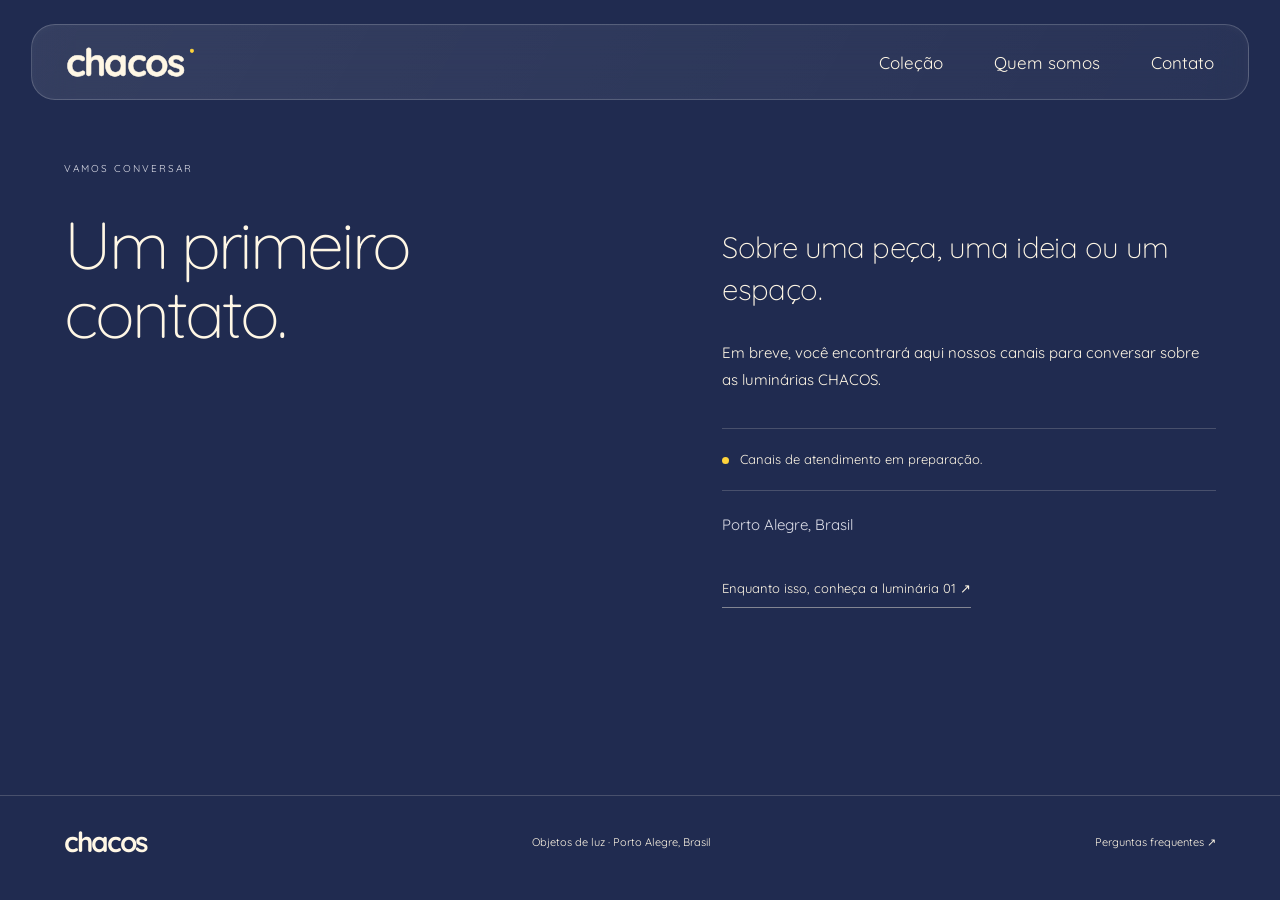
==== contato.html @ 8497ef68 "Add files via upload" ====
<!doctype html><html lang="pt-BR"><head><meta charset="utf-8"><meta name="viewport" content="width=device-width,initial-scale=1"><title>Contato — CHACOS</title><link rel="stylesheet" href="styles.css?v=11"><link rel="stylesheet" href="pages.css?v=11"><link rel="stylesheet" href="memphis.css?v=7"></head><body class="inner-page"><header class="glass"><a class="brand" href="index.html">chacos<span>●</span></a><button class="mobile-toggle" type="button" aria-expanded="false" aria-controls="mobile-navigation" aria-label="Abrir menu"><span>Menu</span><span class="menu-icon" aria-hidden="true"><i></i><i></i></span></button><nav class="desktop-navigation" aria-label="Principal"><a href="produto.html">Coleção</a><a href="sobre.html">Quem somos</a><a href="contato.html">Contato</a></nav><nav id="mobile-navigation" class="mobile-navigation" aria-label="Navegação mobile" hidden><a href="index.html">Início<span aria-hidden="true">↗</span></a><a href="produto.html">Coleção<span aria-hidden="true">↗</span></a><a href="sobre.html">Quem somos<span aria-hidden="true">↗</span></a><a href="contato.html" aria-current="page">Contato<span aria-hidden="true">↗</span></a><a href="perguntas.html">Perguntas frequentes<span aria-hidden="true">↗</span></a></nav></header><main class="page-main"><p class="eyebrow">VAMOS CONVERSAR</p><div class="editorial"><h1>Um primeiro<br>contato.</h1><div><p class="lead">Sobre uma peça, uma ideia ou um espaço.</p><p>Em breve, você encontrará aqui nossos canais para conversar sobre as luminárias CHACOS.</p><div class="contact-note"><span class="small-dot"></span> Canais de atendimento em preparação.</div><p class="muted">Porto Alegre, Brasil</p><a class="text-link" href="produto.html">Enquanto isso, conheça a luminária 01 ↗</a></div></div></main><footer class="page-footer"><a href="index.html">chacos</a><span>Objetos de luz · Porto Alegre, Brasil</span><a href="perguntas.html">Perguntas frequentes ↗</a></footer><script src="mobile-nav.js?v=4"></script></body></html>
---- styles.css ----
*{box-sizing:border-box}body{margin:0;background:#514b3f;color:#fff;font:14px Arial,sans-serif;overflow:hidden}button,a{-webkit-tap-highlight-color:transparent}button{font:inherit;cursor:pointer;color:inherit}a{color:inherit;text-decoration:none}button:focus-visible,a:focus-visible{outline:2px solid #ffd3a0;outline-offset:5px}.room{position:fixed;inset:0;overflow:hidden}.scene{position:absolute;isolation:isolate}.room-image{position:absolute;inset:0;width:100%;height:100%;display:block;pointer-events:none}.off-image{opacity:0;transition:opacity .65s ease;mask-image:radial-gradient(ellipse 28% 41% at 74% 49%,#000 0%,#000 58%,transparent 100%);-webkit-mask-image:radial-gradient(ellipse 28% 41% at 74% 49%,#000 0%,#000 58%,transparent 100%)}.is-off .off-image{opacity:1}.glass{position:fixed;z-index:5;top:24px;left:3%;right:3%;height:76px;display:flex;align-items:center;gap:35px;padding:0 28px;border-radius:18px;border:1px solid #ffffff40;background:#eee9dd21;backdrop-filter:blur(20px) saturate(125%);-webkit-backdrop-filter:blur(20px) saturate(125%);box-shadow:0 8px 40px #00000012}.brand{font-size:38px;letter-spacing:-2.8px;font-weight:900}.brand span{vertical-align:top;font-size:8px;margin:7px 0 0 6px;display:inline-block;letter-spacing:0}.tagline{font-size:9px;letter-spacing:2px;opacity:.75}nav{display:flex;gap:30px;margin-left:auto}nav button,.close,#explore{border:0;background:transparent;padding:10px 0}nav button{font-size:12px}nav button span{padding-left:10px}.lamp{position:absolute;left:68.5%;top:44%;width:6.5%;height:17.5%;min-width:44px;min-height:44px;border:0;background:transparent;border-radius:40%;z-index:2}.dot{position:absolute;right:-14px;top:48%;height:8px;width:8px;border-radius:50%;background:white;box-shadow:0 0 0 5px #ffffff29}.lamp-label{position:absolute;left:50%;bottom:-27px;transform:translateX(-50%);font-size:10px;letter-spacing:1.5px;white-space:nowrap;background:#28231d77;padding:7px 10px;border-radius:20px;opacity:0;transition:opacity .25s}.lamp:hover .lamp-label,.lamp:focus-visible .lamp-label{opacity:1}.bottom{position:fixed;bottom:26px;left:3%;right:3%;display:flex;justify-content:space-between;align-items:flex-end;gap:25px;pointer-events:none;text-shadow:0 2px 12px #000;font-size:10px;line-height:1.8;letter-spacing:.5px}.bottom p{margin:0;font-size:12px}.edition{font-size:9px;letter-spacing:1px}.panel{position:fixed;z-index:6;right:3%;top:112px;width:min(360px,94%);padding:30px;border:1px solid #ffffff35;border-radius:18px;background:#29251fce;backdrop-filter:blur(24px);-webkit-backdrop-filter:blur(24px)}.panel[hidden]{display:none}.close{position:absolute;right:20px;top:10px;font-size:25px}.eyebrow{font-size:9px;letter-spacing:1.5px;color:#d6c7b3}h1,h2{font-weight:400;font-size:28px;line-height:1.2;letter-spacing:-1px}.panel p{line-height:1.7}.panel #explore{border-bottom:1px solid #ffffff60;font-size:12px}@media(max-width:650px){.glass{top:14px;height:62px;padding:0 18px;gap:15px;border-radius:14px}.brand{font-size:31px}.tagline{display:none}nav{gap:20px}.bottom{bottom:22px;align-items:flex-start}.bottom p{font-size:10px;text-align:right;max-width:150px}.edition{display:none}.panel{top:88px}}@media(prefers-reduced-motion:reduce){.off-image,.lamp-label{transition:none}}
---- pages.css ----
nav>a{font-size:12px;align-self:center;padding:10px 0}.menu-links{display:flex;flex-direction:column;gap:0;margin:18px 0 0}.menu-links a{display:flex;justify-content:space-between;width:100%;font-size:16px;padding:15px 0;border-bottom:1px solid #ffffff24}.menu-links a[aria-current]{color:#ffc494}.menu-links a:hover{color:#ffc494}.bottom .product-link{pointer-events:auto;font-size:11px;border-bottom:1px solid #ffffff70;padding-bottom:3px}.inner-page{overflow:auto;background:#f5f3ee;color:#38332d}.inner-page .glass{background:#f5f3eebd;border-color:#ffffffc9;color:#38332d}.inner-page .panel{color:#fff}.page-main{max-width:1480px;margin:auto;padding:155px 5% 70px;min-height:calc(100svh - 100px)}.inner-page .eyebrow{color:#877461;font-size:10px;letter-spacing:2px}.inner-page h1{font-size:clamp(38px,5.2vw,74px);letter-spacing:-3px;font-weight:400;margin:22px 0 38px;line-height:1.04}.inner-page p{line-height:1.8;font-size:15px}.inner-page .lead{font-size:clamp(21px,2.3vw,30px);line-height:1.4;letter-spacing:-.6px}.muted{color:#807971}.back{font-size:12px;display:inline-block;margin-bottom:30px}.product-layout{display:grid;grid-template-columns:1.2fr 1fr;gap:7%;align-items:center}.product-photo{height:min(650px,72vh);overflow:hidden;border-radius:3px}.product-photo img{width:100%;height:100%;object-fit:cover;object-position:78% center}.product-copy h1{font-size:clamp(36px,4vw,58px);margin:15px 0 22px}.product-copy .lead{margin:0 0 25px}.product-copy dl{margin:28px 0}.product-copy dl div{display:flex;justify-content:space-between;gap:15px;border-bottom:1px solid #d9d4cb;padding:14px 0;font-size:13px}.product-copy dd{margin:0;text-align:right}.action{display:inline-block;padding:16px 23px;border:1px solid #a79c8f;border-radius:40px;font-size:13px;margin-top:16px;transition:background .2s}.action:hover{background:#e8e0d4}.editorial{display:grid;grid-template-columns:1.1fr 1fr;gap:10%;margin:20px 0 65px}.editorial h1{margin-top:12px}.editorial>div{max-width:540px}.wide-photo{margin:0}.wide-photo img{width:100%;display:block;max-height:560px;object-fit:cover}.wide-photo figcaption{font-size:10px;color:#807971;letter-spacing:1px;margin-top:14px}.contact-note{border-top:1px solid #d9d4cb;border-bottom:1px solid #d9d4cb;padding:20px 0;margin:35px 0 20px;font-size:13px;line-height:1.6}.small-dot{display:inline-block;width:7px;height:7px;background:#aa8a65;border-radius:50%;margin-right:7px}.text-link{display:inline-block;font-size:13px;border-bottom:1px solid #b8aea0;padding-bottom:8px;margin-top:25px;line-height:1.6}.faq-layout{display:grid;grid-template-columns:1fr 1.3fr;gap:9%;margin-top:22px}.faq details{border-bottom:1px solid #d9d4cb;padding:23px 0}.faq summary{cursor:pointer;display:flex;justify-content:space-between;gap:20px;font-size:16px;line-height:1.5;list-style:none}.faq summary::-webkit-details-marker{display:none}.faq summary span{transition:transform .2s}.faq details[open] summary span{transform:rotate(45deg)}.faq details p{color:#756c62;margin:18px 35px 0 0;font-size:14px}.page-footer{border-top:1px solid #d9d4cb;padding:28px 5%;display:flex;align-items:center;justify-content:space-between;gap:20px;font-size:11px;color:#807971}.page-footer>a:first-child{font-size:28px;font-weight:900;letter-spacing:-2px;color:#38332d}@media(max-width:700px){.page-main{padding:115px 6% 45px}.product-layout,.editorial,.faq-layout{grid-template-columns:1fr;gap:30px}.inner-page h1{letter-spacing:-1.8px}.product-photo{height:440px;max-height:58svh}.editorial{margin-bottom:40px;gap:12px}.page-footer{flex-wrap:wrap;padding:25px 6%}.page-footer span{order:3;width:100%}.bottom .product-link{display:block;position:absolute;right:0;bottom:44px}.faq-layout{gap:8px}.inner-page .panel .eyebrow{color:#d6c7b3}}@media(prefers-reduced-motion:reduce){.action,.faq summary span{transition:none}}

/* Product exploration and compact mobile controls */
.product-gallery{min-width:0}.product-photo img[hidden]{display:none}.light-options{display:flex;gap:8px;margin-top:16px}.light-options button{min-height:44px;flex:1;border:1px solid #b9afa2;border-radius:30px;background:transparent;color:#38332d;padding:12px 20px;transition:background .2s,color .2s}.light-options button[aria-pressed="true"]{background:#38332d;color:#fff;border-color:#38332d}.gallery-caption{color:#807971;font-size:12px!important;margin:12px 0 0}.product-faq{display:block;width:fit-content;font-size:12px;margin-top:22px;padding:10px 0;text-decoration:underline;text-underline-offset:5px}.product-copy .action{background:#38332d;color:white}.product-copy .action:hover{background:#625549}.inner-page button:focus-visible,.inner-page a:focus-visible{outline-color:#996333}.lamp-label{opacity:1;bottom:-39px;letter-spacing:.3px;font-size:11px;padding:10px 13px}.bottom .product-link{padding:12px 18px;background:#29251fa6;border:1px solid #ffffff60;border-radius:30px;backdrop-filter:blur(12px);font-size:12px}.panel{max-height:calc(100dvh - 130px);overflow:auto}
@media(max-width:700px){.product-photo{height:48svh;min-height:270px;max-height:460px}.product-layout{gap:32px}.product-copy h1{margin-top:10px}.product-copy .action{display:block;text-align:center;width:100%}.product-copy dl{margin:22px 0}.product-copy .lead{margin-bottom:18px}.back{min-height:44px;margin-bottom:12px}.bottom{bottom:max(20px,env(safe-area-inset-bottom));display:grid;grid-template-columns:1fr;gap:8px}.bottom>span{display:none}.bottom p{max-width:none;text-align:center;font-size:11px}.bottom .product-link{position:static;display:block;text-align:center;justify-self:center;order:-1;min-height:44px}.lamp-label{font-size:10px;bottom:-34px;padding:8px 10px}.glass{top:max(14px,env(safe-area-inset-top))}.panel{max-height:calc(100dvh - 110px)}}
@media(max-height:500px) and (orientation:landscape){.glass{height:54px;top:10px}.bottom{bottom:10px}.bottom>span,.bottom p{display:none}.panel{top:74px;max-height:calc(100dvh - 84px)}}
@media(prefers-reduced-motion:reduce){.light-options button{transition:none}}
---- memphis.css ----
@font-face{font-family:Quicksand;src:url(assets/fonts/quicksand-300.ttf);font-weight:300;font-display:swap}@font-face{font-family:Quicksand;src:url(assets/fonts/quicksand-400.ttf);font-weight:400;font-display:swap}
:root{--pink:#f5a9d0;--blue:#2545e8;--red:#ef3038;--yellow:#ffd43b;--white:#fffdf8}body{background:var(--pink);color:var(--blue);font-family:Quicksand,Arial,sans-serif}.glass,.inner-page .glass{position:relative;top:auto;left:auto;right:auto;margin:24px 2.4% 0;height:76px;padding:0 34px;border:0;border-radius:24px;background:#fffdf84d;color:var(--blue);box-shadow:none}.brand{font-family:Arial,sans-serif;font-weight:900}.glass nav{gap:clamp(20px,4vw,65px)}.glass nav a{font-size:17px;min-height:44px;display:flex;align-items:center;padding:10px 0}.glass nav a:hover{text-decoration:underline;text-underline-offset:6px}.memphis-home{overflow-x:hidden;overflow-y:auto;min-height:100svh;display:flex;flex-direction:column}.pop-hero{position:relative;isolation:isolate;display:grid;grid-template-columns:1.1fr 1fr;align-items:center;gap:1%;padding:30px 5% 45px;flex:1;min-height:620px}.pop-copy{position:relative;z-index:2;padding-bottom:20px}.pop-eyebrow{font:11px Arial,sans-serif;letter-spacing:4px;margin:0 0 36px;line-height:1.8}.pop-copy h1{font-size:clamp(34px,4.3vw,72px);font-weight:300;letter-spacing:-2px;line-height:1.16;margin:0 0 32px}.pop-description{font-size:clamp(18px,1.8vw,28px);line-height:1.35;margin:0 0 42px}.pop-cta,.inner-page .action,.product-copy .action{display:inline-block;background:var(--blue);color:white;border:0;border-radius:40px;padding:17px 28px;font-size:17px;font-weight:400;transition:background .25s,color .25s}.pop-cta:hover,.inner-page .action:hover{background:var(--yellow);color:var(--blue)}.pop-stage{position:relative;height:min(66vh,650px);min-height:440px;z-index:1}.pop-lamp{position:absolute;z-index:2;top:0;bottom:0;left:50%;transform:translateX(-50%);height:100%;aspect-ratio:1080/1440;padding:0;border:0;background:none}.pop-lamp img{width:100%;height:100%;object-fit:contain;position:absolute;inset:0;pointer-events:none}.lamp-on{transition:opacity .55s ease}.is-off .lamp-on{opacity:0}.halo{position:absolute;inset:-8% -16%;pointer-events:none;border-radius:50%;background:radial-gradient(ellipse at 50% 46%,rgba(255,250,190,.85) 0%,rgba(255,235,128,.65) 24%,rgba(255,218,104,.32) 43%,rgba(255,218,104,0) 70%);opacity:1;transition:opacity .55s ease}.is-off .halo{opacity:0}.pedestal{position:absolute;left:0;right:0;bottom:3%;height:16%;border-radius:50%;background:var(--yellow)}.pedestal:after{content:"";position:absolute;inset:25% 28%;background:#6e4b3238;filter:blur(14px);border-radius:50%}.pop-callout{position:absolute;right:-4%;top:49%;z-index:3;font-size:13px;max-width:155px;line-height:1.6}.pop-callout span{display:block}.pop-dots{position:absolute;right:4%;top:28px;width:110px;height:62px;background:radial-gradient(circle,var(--red) 3px,transparent 4px) 0 0/22px 22px;z-index:-1}.pop-circle{position:absolute;right:-95px;top:55%;width:190px;height:190px;border-radius:50%;background:var(--white);z-index:-1}.pop-wave{position:absolute;bottom:5px;left:3%;width:170px;color:var(--red)}.pop-footer{display:flex;justify-content:space-between;align-items:center;gap:20px;padding:22px 3.4%;font-size:12px}.pop-footer p{margin:0}.pop-footer a{text-decoration:underline;text-underline-offset:4px}a:focus-visible,button:focus-visible{outline:3px solid var(--blue);outline-offset:5px}.inner-page{background:var(--white);color:var(--blue)}.inner-page .glass{background:#f5a9d080}.page-main{padding-top:50px;min-height:calc(100svh - 205px)}.inner-page h1,.inner-page .lead{font-family:Quicksand,Arial,sans-serif;font-weight:300}.inner-page .eyebrow,.muted,.gallery-caption,.faq details p{color:#45518e}.product-photo{background:var(--pink);border-radius:28px;padding:25px}.product-photo img{object-fit:contain;object-position:center}.wide-photo{background:var(--pink);border-radius:28px;padding:20px}.wide-photo img{object-fit:contain;max-height:500px}.page-footer{color:var(--blue);border-color:#2545e830}.page-footer>a:first-child{color:var(--blue)}.light-options button{color:var(--blue);border-color:var(--blue)}.light-options button[aria-pressed="true"]{color:white;background:var(--blue);border-color:var(--blue)}.product-copy dl div,.faq details,.contact-note{border-color:#2545e830}
@media(min-width:1500px){.pop-hero{padding-left:5%;padding-right:8%}.pop-callout{right:-10%}}
@media(max-width:900px){.glass{height:66px;padding:0 20px}.glass nav{gap:20px}.glass nav a{font-size:14px}.pop-hero{grid-template-columns:1fr 1fr;padding:35px 5% 45px;min-height:520px}.pop-copy h1{font-size:38px}.pop-stage{min-height:370px;height:52vh}.pop-eyebrow{font-size:9px;letter-spacing:2px}.pop-callout{right:0;top:auto;bottom:-20px;font-size:11px}.pop-dots{width:66px}.pop-cta{font-size:14px;padding:15px 20px}}
@media(max-width:700px){.glass,.inner-page .glass{margin:14px 4% 0;padding:0 15px;height:62px;border-radius:18px;gap:12px}.brand{font-size:28px}.glass nav{gap:12px}.glass nav a{font-size:11px}.pop-hero{display:flex;flex-direction:column;gap:10px;align-items:stretch;padding:32px 6% 35px;min-height:0}.pop-copy{padding:0}.pop-eyebrow{font-size:8px;margin:0 0 18px;letter-spacing:2px}.pop-copy h1{font-size:clamp(30px,8vw,45px);letter-spacing:-1px;margin-bottom:20px}.pop-description{font-size:17px;margin-bottom:24px}.pop-cta{font-size:14px}.pop-stage{height:390px;min-height:0;margin:5px 0 10px}.pop-lamp{height:100%}.pop-callout{bottom:0;right:0;max-width:none;font-size:11px}.pop-callout span{display:none}.pop-dots{right:5%;top:12px;width:44px;height:44px;opacity:.75}.pop-circle{width:110px;height:110px;right:-55px;top:67%}.pop-wave{width:90px;bottom:0}.pop-footer{padding:25px 6%;flex-wrap:wrap;font-size:10px;gap:12px}.pop-footer p{order:3;width:100%}.page-main{padding-top:35px}.product-photo{height:420px}.inner-page .action{font-size:14px}.page-footer{font-size:10px}}
@media(prefers-reduced-motion:reduce){.lamp-on,.halo,.pop-cta{transition:none}}

/* Navbar fixa, com espaço reservado para o conteúdo. */
body{padding-top:100px}.glass,.inner-page .glass{position:fixed;top:24px;left:2.4%;right:2.4%;margin:0;z-index:100}html{scroll-padding-top:120px}
@media(max-width:900px){body{padding-top:90px}}
@media(max-width:700px){body{padding-top:76px}.glass,.inner-page .glass{top:14px;left:4%;right:4%;margin:0}html{scroll-padding-top:96px}}

.mobile-toggle,.mobile-navigation{display:none}.mobile-navigation[hidden]{display:none!important}
@media(max-width:700px){
.glass .desktop-navigation{display:none}.glass,.inner-page .glass{height:62px;padding:0 18px}.mobile-toggle{display:flex;align-items:center;justify-content:center;gap:12px;margin-left:auto;min-width:85px;min-height:44px;padding:8px 0;border:0;background:transparent;color:var(--blue);font:14px Quicksand,Arial,sans-serif}.menu-icon{display:flex;flex-direction:column;justify-content:center;gap:5px;width:22px;height:24px}.menu-icon i{display:block;width:22px;height:2px;background:currentColor;transition:transform .2s}.mobile-toggle[aria-expanded="true"] .menu-icon i:first-child{transform:translateY(3.5px) rotate(45deg)}.mobile-toggle[aria-expanded="true"] .menu-icon i:last-child{transform:translateY(-3.5px) rotate(-45deg)}.glass .mobile-navigation{position:absolute;display:flex;flex-direction:column;gap:0;left:0;right:0;top:calc(100% + 10px);margin:0;padding:12px 20px;background:#fffdf8f5;border:1px solid #2545e81a;border-radius:20px;box-shadow:0 12px 32px #2545e81a;max-height:calc(100dvh - 115px);overflow:auto}.glass .mobile-navigation a{display:flex;justify-content:space-between;gap:15px;min-height:48px;font-size:15px;padding:14px 4px;border-bottom:1px solid #2545e81a}.glass .mobile-navigation a:last-child{border-bottom:0}.glass .mobile-navigation a[aria-current="page"]{font-weight:bold}.glass .mobile-navigation a:hover{background:#f5a9d03d;text-decoration:none}.glass .mobile-navigation a span{color:var(--red)}
}
@media(prefers-reduced-motion:reduce){.menu-icon i{transition:none}}

/* V04: equal viewport gutters and compact mobile navigation. */
html{overflow-x:clip}
body{min-width:0}
.glass,.inner-page .glass{box-sizing:border-box;width:auto;min-width:0;max-width:none}
.pop-hero{overflow-x:clip;grid-template-columns:minmax(0,1.1fr) minmax(0,1fr)}
.pop-hero>*,.product-layout>*,.editorial>*,.faq-layout>*{min-width:0}
@media(max-width:900px) and (min-width:701px){.pop-hero{grid-template-columns:minmax(0,1fr) minmax(0,1fr)}}
@media(max-width:700px){
 body{padding-top:76px}
 .glass,.inner-page .glass{top:14px;left:16px;right:16px;width:calc(100% - 32px);margin:0;height:58px;padding:0 16px;gap:12px;border-radius:17px}
 .brand{flex-shrink:0;font-size:28px}
 .mobile-toggle{flex-shrink:0;min-width:76px;gap:10px;font-size:13px}
 .glass .mobile-navigation{left:auto;right:0;top:calc(100% + 8px);width:248px;max-width:100%;padding:8px;background:var(--white);border-radius:16px;box-shadow:0 8px 24px #2545e814;max-height:calc(100dvh - 94px)}
 .glass .mobile-navigation a{align-self:stretch;width:100%;min-height:44px;padding:10px 12px;gap:12px;font-size:14px;line-height:24px;border:0;border-radius:9px;text-align:left}
 .glass .mobile-navigation a[aria-current="page"]{background:#f5a9d035;font-weight:400}
 .glass .mobile-navigation a span{font-size:13px;flex-shrink:0}
 .pop-lamp{max-width:100%}
}

@media(max-width:700px){.glass .mobile-navigation a span{font-size:0;width:5px;height:5px;border-radius:50%;background:var(--red);opacity:.8}}

/* V07 — Memphis à noite */
:root{--night:#202b50;--ivory:#fff7e5;--soft:#dedfe9;--red:#ff2448;--white:#fff7e5}
body,.inner-page{background:var(--night);color:var(--ivory);font-family:Quicksand,Arial,sans-serif}
.glass,.inner-page .glass{color:var(--ivory);background:linear-gradient(120deg,#ffffff18,#ffffff0b);border:1px solid #ffffff30;box-shadow:inset 0 1px 12px #ffffff08;backdrop-filter:blur(22px);-webkit-backdrop-filter:blur(22px)}
.brand,.page-footer>a:first-child{font-family:Quicksand,Arial,sans-serif;font-weight:700;letter-spacing:-2px;color:var(--ivory)}
.brand span{color:var(--yellow)}
.pop-eyebrow,.inner-page .eyebrow{font-family:Quicksand,Arial,sans-serif;font-weight:400;color:var(--ivory)}
.pop-copy h1,.inner-page h1,.inner-page .lead{font-weight:300}
.pop-description{font-weight:400}
.pop-cta,.inner-page .action,.product-copy .action{background:var(--ivory);color:var(--night);font-weight:700}
.pop-cta:hover,.inner-page .action:hover,.product-copy .action:hover{background:var(--yellow);color:var(--night)}
.pedestal{background:var(--ivory)}
.pedestal:before{content:"";position:absolute;inset:-30% -5%;border-radius:50%;background:radial-gradient(ellipse,#ffe99760,transparent 70%);opacity:1;transition:opacity .55s ease;pointer-events:none}
.is-off .pedestal:before{opacity:0}
.halo{background:radial-gradient(ellipse at 50% 46%,#ffdc7199 0%,#ffd85d66 23%,#ffce4933 43%,#ffce4900 70%)}
.pop-callout,.pop-footer,.page-footer,.page-footer>a:first-child{color:var(--ivory)}
.inner-page .eyebrow,.muted,.gallery-caption,.faq details p,.wide-photo figcaption{color:var(--soft)}
.product-photo,.wide-photo{background:#2a365d}
.product-copy dl div,.faq details,.contact-note,.page-footer{border-color:#fff7e52e}
.text-link{border-color:#fff7e570}
.small-dot{background:var(--yellow)}
.light-options button{font-family:Quicksand,Arial,sans-serif;color:var(--ivory);border-color:#fff7e570}
.light-options button[aria-pressed="true"]{color:var(--night);background:var(--ivory);border-color:var(--ivory)}
a:focus-visible,button:focus-visible,.inner-page a:focus-visible,.inner-page button:focus-visible{outline-color:var(--yellow)}
@media(max-width:700px){
.mobile-toggle{font-family:Quicksand,Arial,sans-serif;color:var(--ivory)}
.glass .mobile-navigation{background:#29365b;color:var(--ivory);border-color:#fff7e530;box-shadow:0 12px 30px #090f2860}
.glass .mobile-navigation a[aria-current="page"],.glass .mobile-navigation a:hover{background:#ffffff12}
}
@media(prefers-reduced-motion:reduce){.pedestal:before{transition:none}}

@font-face{font-family:Quicksand;src:url(assets/fonts/quicksand-700.ttf);font-weight:700;font-display:swap}
.brand{font-weight:700;-webkit-text-stroke:.55px currentColor;letter-spacing:-1.7px}
.halo{border-radius:0;background:radial-gradient(ellipse closest-side at 50% 46%,#ffdc7199 0%,#ffd85d66 35%,#ffce492e 65%,#ffce4900 100%)}
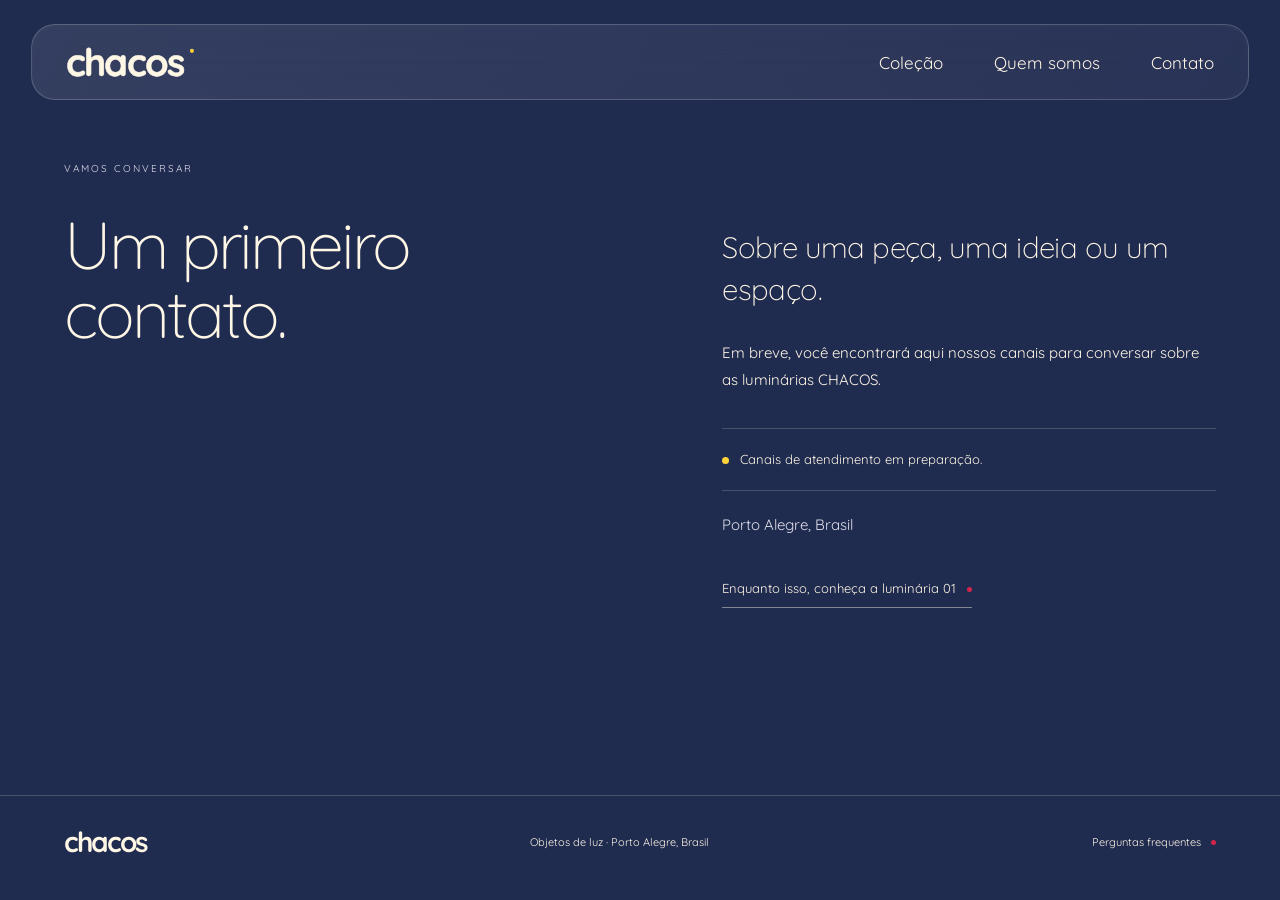
==== commit 6408c30d: "Add files via upload" ====
--- a/contato.html
+++ b/contato.html
@@ -1 +1 @@
-<!doctype html><html lang="pt-BR"><head><meta charset="utf-8"><meta name="viewport" content="width=device-width,initial-scale=1"><title>Contato — CHACOS</title><link rel="stylesheet" href="styles.css?v=11"><link rel="stylesheet" href="pages.css?v=11"><link rel="stylesheet" href="memphis.css?v=7"></head><body class="inner-page"><header class="glass"><a class="brand" href="index.html">chacos<span>●</span></a><button class="mobile-toggle" type="button" aria-expanded="false" aria-controls="mobile-navigation" aria-label="Abrir menu"><span>Menu</span><span class="menu-icon" aria-hidden="true"><i></i><i></i></span></button><nav class="desktop-navigation" aria-label="Principal"><a href="produto.html">Coleção</a><a href="sobre.html">Quem somos</a><a href="contato.html">Contato</a></nav><nav id="mobile-navigation" class="mobile-navigation" aria-label="Navegação mobile" hidden><a href="index.html">Início<span aria-hidden="true">↗</span></a><a href="produto.html">Coleção<span aria-hidden="true">↗</span></a><a href="sobre.html">Quem somos<span aria-hidden="true">↗</span></a><a href="contato.html" aria-current="page">Contato<span aria-hidden="true">↗</span></a><a href="perguntas.html">Perguntas frequentes<span aria-hidden="true">↗</span></a></nav></header><main class="page-main"><p class="eyebrow">VAMOS CONVERSAR</p><div class="editorial"><h1>Um primeiro<br>contato.</h1><div><p class="lead">Sobre uma peça, uma ideia ou um espaço.</p><p>Em breve, você encontrará aqui nossos canais para conversar sobre as luminárias CHACOS.</p><div class="contact-note"><span class="small-dot"></span> Canais de atendimento em preparação.</div><p class="muted">Porto Alegre, Brasil</p><a class="text-link" href="produto.html">Enquanto isso, conheça a luminária 01 ↗</a></div></div></main><footer class="page-footer"><a href="index.html">chacos</a><span>Objetos de luz · Porto Alegre, Brasil</span><a href="perguntas.html">Perguntas frequentes ↗</a></footer><script src="mobile-nav.js?v=4"></script></body></html>+<!doctype html><html lang="pt-BR"><head><meta charset="utf-8"><meta name="viewport" content="width=device-width,initial-scale=1"><title>Contato — CHACOS</title><link rel="stylesheet" href="styles.css?v=11"><link rel="stylesheet" href="pages.css?v=11"><link rel="stylesheet" href="memphis.css?v=9"></head><body class="inner-page"><header class="glass"><a class="brand" href="index.html">chacos<span>●</span></a><button class="mobile-toggle" type="button" aria-expanded="false" aria-controls="mobile-navigation" aria-label="Abrir menu"><span>Menu</span><span class="menu-icon" aria-hidden="true"><i></i><i></i></span></button><nav class="desktop-navigation" aria-label="Principal"><a href="produto.html">Coleção</a><a href="sobre.html">Quem somos</a><a href="contato.html">Contato</a></nav><nav id="mobile-navigation" class="mobile-navigation" aria-label="Navegação mobile" hidden><a href="index.html">Início<span aria-hidden="true"></span></a><a href="produto.html">Coleção<span aria-hidden="true"></span></a><a href="sobre.html">Quem somos<span aria-hidden="true"></span></a><a href="contato.html" aria-current="page">Contato<span aria-hidden="true"></span></a><a href="perguntas.html">Perguntas frequentes<span aria-hidden="true"></span></a></nav></header><main class="page-main"><p class="eyebrow">VAMOS CONVERSAR</p><div class="editorial"><h1>Um primeiro<br>contato.</h1><div><p class="lead">Sobre uma peça, uma ideia ou um espaço.</p><p>Em breve, você encontrará aqui nossos canais para conversar sobre as luminárias CHACOS.</p><div class="contact-note"><span class="small-dot"></span> Canais de atendimento em preparação.</div><p class="muted">Porto Alegre, Brasil</p><a class="text-link" href="produto.html">Enquanto isso, conheça a luminária 01 <i class="link-dot" aria-hidden="true"></i></a></div></div></main><footer class="page-footer"><a href="index.html">chacos</a><span>Objetos de luz · Porto Alegre, Brasil</span><a href="perguntas.html">Perguntas frequentes <i class="link-dot" aria-hidden="true"></i></a></footer><script src="mobile-nav.js?v=4"></script></body></html>
--- a/memphis.css
+++ b/memphis.css
@@ -71,3 +71,12 @@
 @font-face{font-family:Quicksand;src:url(assets/fonts/quicksand-700.ttf);font-weight:700;font-display:swap}
 .brand{font-weight:700;-webkit-text-stroke:.55px currentColor;letter-spacing:-1.7px}
 .halo{border-radius:0;background:radial-gradient(ellipse closest-side at 50% 46%,#ffdc7199 0%,#ffd85d66 35%,#ffce492e 65%,#ffce4900 100%)}
+
+/* V08: decorative dots cannot render as emoji on iOS. */
+.link-dot{display:inline-block;width:5px;height:5px;border-radius:50%;background:var(--red);margin-left:7px;vertical-align:middle;flex-shrink:0;opacity:.8}
+.pop-cta,.pop-callout,.pop-footer,.inner-page .action,.product-copy .action,.text-link,.product-faq,.page-footer{font-family:Quicksand,Arial,sans-serif;font-weight:400;letter-spacing:normal}
+.page-footer>a:first-child{font-weight:700;letter-spacing:-2px}
+
+/* Keep the callout next to the visible lamp, not the viewport edge. */
+@media(min-width:901px){.pop-callout{left:calc(50% + clamp(101.2px,15.18vh,149.5px) + 12px);right:auto;top:49%;width:145px;max-width:145px}}
+@media(max-width:900px){.pop-callout{left:50%;right:auto;transform:translateX(-50%);width:max-content;max-width:100%;text-align:center}}
